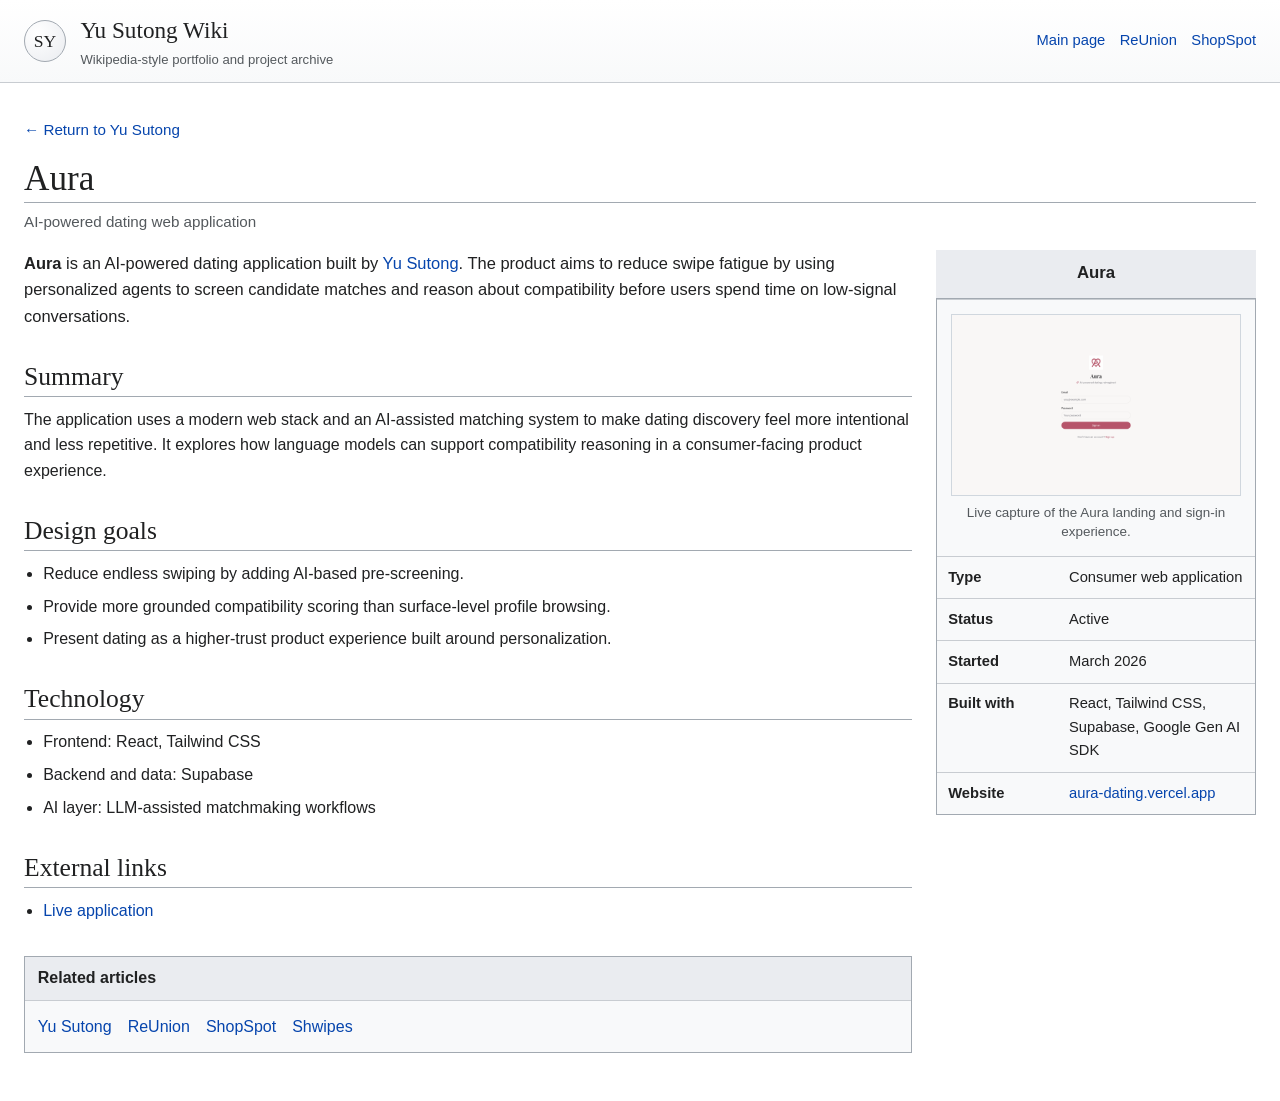
==== aura.html @ 31ca0890 "Initial portfolio site" ====
<!DOCTYPE html>
<html lang="en">
  <head>
    <meta charset="UTF-8" />
    <meta name="viewport" content="width=device-width, initial-scale=1.0" />
    <title>Aura - Yu Sutong Wiki</title>
    <link rel="stylesheet" href="./styles.css" />
  </head>
  <body>
    <header class="site-chrome">
      <div class="site-chrome-inner">
        <div class="wordmark">
          <div class="wordmark-emblem">SY</div>
          <div class="wordmark-copy">
            <strong>Yu Sutong Wiki</strong>
            <span>Wikipedia-style portfolio and project archive</span>
          </div>
        </div>
        <nav class="chrome-links">
          <a href="./index.html">Main page</a>
          <a href="./reunion.html">ReUnion</a>
          <a href="./shopspot.html">ShopSpot</a>
        </nav>
      </div>
    </header>

    <main class="page-shell">
      <article class="page">
        <p class="backlink"><a href="./index.html">&larr; Return to Yu Sutong</a></p>
        <h1 class="article-title">Aura</h1>
        <p class="article-subtitle">AI-powered dating web application</p>

        <div class="article-layout">
          <section class="article-main">
            <p class="lead">
              <strong>Aura</strong> is an AI-powered dating application built by
              <a href="./index.html">Yu Sutong</a>. The product aims to reduce swipe
              fatigue by using personalized agents to screen candidate matches and
              reason about compatibility before users spend time on low-signal
              conversations.
            </p>

            <h2>Summary</h2>
            <p>
              The application uses a modern web stack and an AI-assisted matching
              system to make dating discovery feel more intentional and less repetitive.
              It explores how language models can support compatibility reasoning in a
              consumer-facing product experience.
            </p>

            <h2>Design goals</h2>
            <ul class="section-list">
              <li>Reduce endless swiping by adding AI-based pre-screening.</li>
              <li>Provide more grounded compatibility scoring than surface-level profile browsing.</li>
              <li>Present dating as a higher-trust product experience built around personalization.</li>
            </ul>

            <h2>Technology</h2>
            <ul class="plain-list">
              <li>Frontend: React, Tailwind CSS</li>
              <li>Backend and data: Supabase</li>
              <li>AI layer: LLM-assisted matchmaking workflows</li>
            </ul>

            <h2>External links</h2>
            <ul class="plain-list">
              <li><a href="https://aura-dating.vercel.app/" target="_blank" rel="noreferrer">Live application</a></li>
            </ul>

            <div class="navbox">
              <div class="navbox-title">Related articles</div>
              <div class="navbox-links">
                <a href="./index.html">Yu Sutong</a>
                <a href="./reunion.html">ReUnion</a>
                <a href="./shopspot.html">ShopSpot</a>
                <a href="./shwipes.html">Shwipes</a>
              </div>
            </div>
          </section>

          <aside class="article-aside">
            <table class="infobox project-infobox">
              <caption>Aura</caption>
              <tr>
                <td colspan="2" class="infobox-portrait">
                  <img class="infobox-image" src="./assets/images/aura-live.png" alt="Aura live site screenshot." />
                  <span class="infobox-image-caption">Live capture of the Aura landing and sign-in experience.</span>
                </td>
              </tr>
              <tr>
                <th>Type</th>
                <td>Consumer web application</td>
              </tr>
              <tr>
                <th>Status</th>
                <td>Active</td>
              </tr>
              <tr>
                <th>Started</th>
                <td>March 2026</td>
              </tr>
              <tr>
                <th>Built with</th>
                <td>React, Tailwind CSS, Supabase, Google Gen AI SDK</td>
              </tr>
              <tr>
                <th>Website</th>
                <td><a href="https://aura-dating.vercel.app/" target="_blank" rel="noreferrer">aura-dating.vercel.app</a></td>
              </tr>
            </table>
          </aside>
        </div>
      </article>
    </main>
  </body>
</html>
---- styles.css ----
:root {
  --wiki-bg: #f8f9fa;
  --wiki-surface: #ffffff;
  --wiki-text: #202122;
  --wiki-muted: #54595d;
  --wiki-border: #a2a9b1;
  --wiki-heading: #000000;
  --wiki-link: #0645ad;
  --wiki-link-visited: #0b0080;
  --wiki-link-hover: #3366cc;
  --wiki-toc-bg: #f8f9fa;
  --wiki-infobox-bg: #f8f9fa;
}

* {
  box-sizing: border-box;
}

html {
  scroll-behavior: smooth;
}

body {
  margin: 0;
  background: var(--wiki-bg);
  color: var(--wiki-text);
  font-family: sans-serif;
  line-height: 1.6;
}

a {
  color: var(--wiki-link);
  text-decoration: none;
}

a:hover {
  color: var(--wiki-link-hover);
  text-decoration: underline;
}

a:visited {
  color: var(--wiki-link-visited);
}

.site-chrome {
  background: linear-gradient(#ffffff, #f8f9fa);
  border-bottom: 1px solid #c8ccd1;
  padding: 0.75rem 1.5rem;
}

.site-chrome-inner {
  max-width: 1400px;
  margin: 0 auto;
  display: flex;
  align-items: center;
  justify-content: space-between;
  gap: 1rem;
}

.wordmark {
  display: flex;
  align-items: center;
  gap: 0.9rem;
}

.wordmark-emblem {
  width: 42px;
  height: 42px;
  border: 1px solid var(--wiki-border);
  border-radius: 50%;
  display: grid;
  place-items: center;
  background: radial-gradient(circle at 30% 30%, #ffffff, #eaecf0);
  font-family: Georgia, "Times New Roman", serif;
  font-size: 1.1rem;
}

.wordmark-copy strong {
  display: block;
  font-family: Georgia, "Times New Roman", serif;
  font-size: 1.45rem;
  font-weight: 400;
}

.wordmark-copy span {
  display: block;
  color: var(--wiki-muted);
  font-size: 0.82rem;
}

.chrome-links {
  display: flex;
  flex-wrap: wrap;
  gap: 0.9rem;
  font-size: 0.92rem;
}

.page-shell {
  max-width: 1400px;
  margin: 0 auto;
  display: grid;
  grid-template-columns: minmax(0, 1fr);
}

.page {
  background: var(--wiki-surface);
  min-height: calc(100vh - 70px);
  padding: 1.25rem 1.5rem 3rem;
}

.article-title {
  margin: 0 0 0.4rem;
  padding-bottom: 0.2rem;
  border-bottom: 1px solid #a2a9b1;
  font-family: Georgia, "Times New Roman", serif;
  font-size: 2.2rem;
  line-height: 1.15;
  font-weight: 400;
}

.article-subtitle {
  margin: 0 0 1rem;
  color: var(--wiki-muted);
  font-size: 0.95rem;
}

.article-layout {
  display: grid;
  grid-template-columns: minmax(0, 1fr) 320px;
  gap: 1.5rem;
  align-items: start;
}

.article-main p {
  margin: 0 0 1rem;
}

.lead {
  font-size: 1.03rem;
}

.article-main h2 {
  margin: 1.9rem 0 0.6rem;
  padding-bottom: 0.2rem;
  border-bottom: 1px solid #a2a9b1;
  font-family: Georgia, "Times New Roman", serif;
  font-size: 1.6rem;
  line-height: 1.3;
  font-weight: 400;
}

.article-main h3 {
  margin: 1.2rem 0 0.4rem;
  font-size: 1.1rem;
  font-weight: 600;
}

.toc {
  width: fit-content;
  margin: 1rem 0 1.5rem;
  border: 1px solid #a2a9b1;
  background: var(--wiki-toc-bg);
  padding: 0.8rem 1rem;
  font-size: 0.95rem;
}

.toc h2 {
  margin: 0 0 0.6rem;
  padding: 0;
  border: 0;
  font-family: inherit;
  font-size: 1rem;
  font-weight: 700;
}

.toc ol {
  margin: 0;
  padding-left: 1.2rem;
}

.toc li + li {
  margin-top: 0.3rem;
}

.infobox {
  width: 100%;
  border: 1px solid #a2a9b1;
  border-spacing: 0;
  background: var(--wiki-infobox-bg);
  font-size: 0.92rem;
}

.infobox caption {
  padding: 0.65rem 0.8rem;
  background: #eaecf0;
  font-weight: 700;
  font-size: 1.05rem;
}

.infobox th,
.infobox td {
  border-top: 1px solid #c8ccd1;
  padding: 0.55rem 0.7rem;
  vertical-align: top;
}

.infobox th {
  width: 38%;
  text-align: left;
  font-weight: 700;
}

.infobox-portrait {
  padding: 0.9rem !important;
  text-align: center;
}

.portrait-card {
  border: 1px solid #c8ccd1;
  background: linear-gradient(180deg, #d8e4f7, #f8f9fa 60%);
  min-height: 180px;
  display: grid;
  place-items: center;
  color: var(--wiki-muted);
  font-size: 0.9rem;
}

.infobox-image {
  display: block;
  width: 100%;
  height: auto;
  border: 1px solid #c8ccd1;
  background: #ffffff;
}

.infobox-image-caption {
  display: block;
  margin-top: 0.45rem;
  color: var(--wiki-muted);
  font-size: 0.84rem;
  line-height: 1.45;
}

.infobox-note {
  display: block;
  margin-top: 0.45rem;
  color: var(--wiki-muted);
  font-size: 0.84rem;
}

.section-list,
.plain-list {
  margin: 0.5rem 0 1rem 1.2rem;
  padding: 0;
}

.section-list li,
.plain-list li {
  margin-bottom: 0.45rem;
}

.timeline-item,
.project-card,
.reference-list li {
  margin-bottom: 1rem;
}

.timeline-item strong,
.project-card strong {
  font-size: 1.02rem;
}

.meta {
  color: var(--wiki-muted);
}

.project-grid {
  display: grid;
  gap: 1rem;
}

.project-card {
  border: 1px solid #c8ccd1;
  background: #ffffff;
  padding: 1rem;
}

.project-card p:last-child {
  margin-bottom: 0;
}

.travel-gallery {
  margin: 1rem 0 1.5rem;
  display: grid;
  grid-template-columns: repeat(2, minmax(0, 1fr));
  gap: 0.9rem;
}

.travel-photo {
  margin: 0;
  border: 1px solid #c8ccd1;
  background: #f8f9fa;
}

.travel-photo img {
  display: block;
  width: 100%;
  height: auto;
  max-height: 420px;
  object-fit: contain;
  background: #ffffff;
}

.travel-photo figcaption {
  padding: 0.65rem 0.75rem;
  font-size: 0.9rem;
  color: var(--wiki-muted);
}

.navbox {
  margin-top: 2rem;
  border: 1px solid #a2a9b1;
  background: #f8f9fa;
}

.navbox-title {
  padding: 0.55rem 0.8rem;
  border-bottom: 1px solid #c8ccd1;
  background: #eaecf0;
  font-weight: 700;
}

.navbox-links {
  padding: 0.8rem;
  display: flex;
  flex-wrap: wrap;
  gap: 0.75rem 1rem;
}

.references {
  font-size: 0.94rem;
}

.references ol {
  padding-left: 1.4rem;
}

.smallcaps {
  font-variant: small-caps;
}

.backlink {
  margin-bottom: 1rem;
  font-size: 0.95rem;
}

.project-infobox .portrait-card {
  min-height: 120px;
  background: linear-gradient(180deg, #fdf5e6, #f8f9fa 70%);
}

.project-infobox .infobox-image {
  border-color: #d0d7de;
}

.footer-note {
  margin-top: 2rem;
  color: var(--wiki-muted);
  font-size: 0.86rem;
}

@media (max-width: 980px) {
  .article-layout {
    grid-template-columns: minmax(0, 1fr);
  }

  .article-aside {
    order: -1;
  }

  .infobox {
    max-width: 420px;
  }

  .travel-gallery {
    grid-template-columns: minmax(0, 1fr);
  }
}

@media (max-width: 640px) {
  .site-chrome {
    padding: 0.9rem 1rem;
  }

  .site-chrome-inner {
    align-items: flex-start;
    flex-direction: column;
  }

  .page {
    padding: 1rem 1rem 2.5rem;
  }

  .article-title {
    font-size: 1.8rem;
  }

  .toc {
    width: 100%;
  }

  .infobox {
    max-width: none;
  }
}
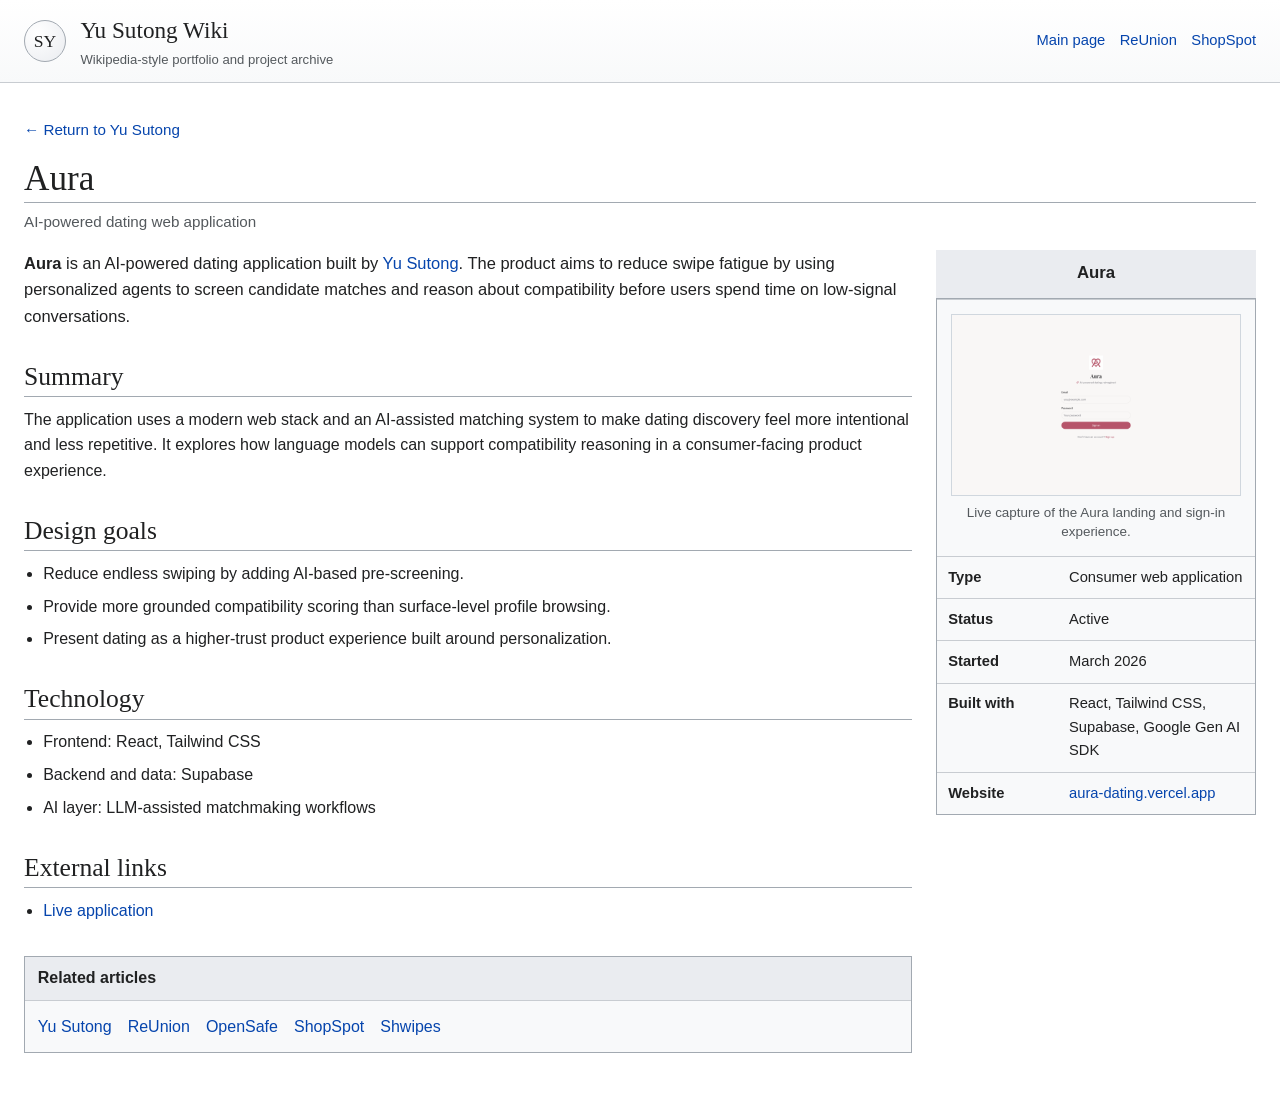
==== commit 8658c03e: "Add OpenSafe project" ====
--- a/aura.html
+++ b/aura.html
@@ -72,6 +72,7 @@
               <div class="navbox-links">
                 <a href="./index.html">Yu Sutong</a>
                 <a href="./reunion.html">ReUnion</a>
+                <a href="./opensafe.html">OpenSafe</a>
                 <a href="./shopspot.html">ShopSpot</a>
                 <a href="./shwipes.html">Shwipes</a>
               </div>
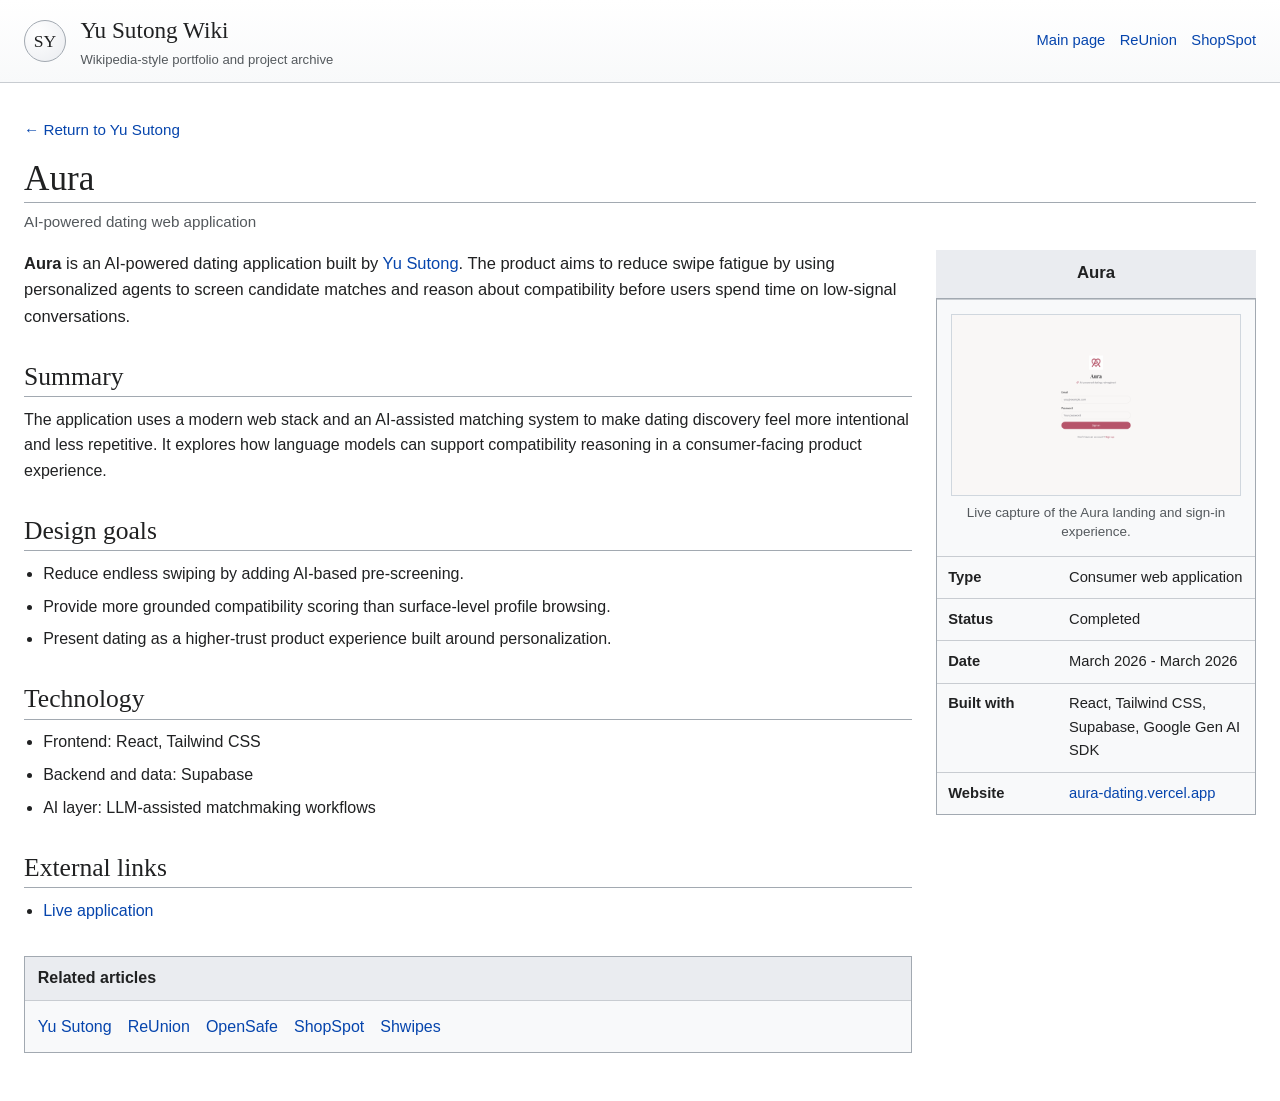
==== commit 77cb0075: "Reorder projects and update Aura dates" ====
--- a/aura.html
+++ b/aura.html
@@ -94,11 +94,11 @@
               </tr>
               <tr>
                 <th>Status</th>
-                <td>Active</td>
+                <td>Completed</td>
               </tr>
               <tr>
-                <th>Started</th>
-                <td>March 2026</td>
+                <th>Date</th>
+                <td>March 2026 - March 2026</td>
               </tr>
               <tr>
                 <th>Built with</th>
